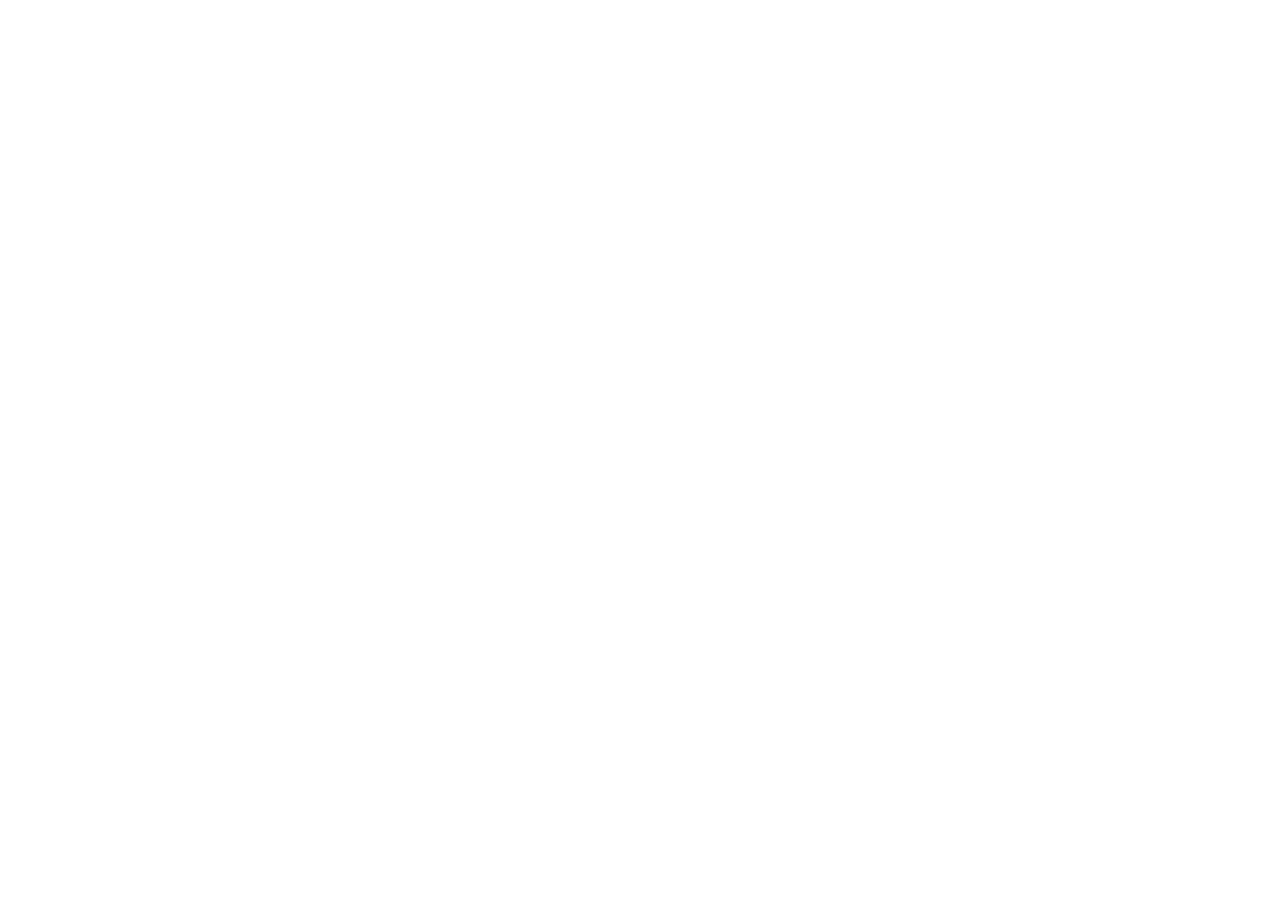
==== index.html @ 0a3802a7 "first commit" ====
<!DOCTYPE html>
<html lang="en">
  <head>
    <meta charset="UTF-8" />
    <meta http-equiv="X-UA-Compatible" content="IE=edge" />
    <meta name="viewport" content="width=device-width, initial-scale=1.0" />
    <link rel="stylesheet" href="css/style.css" />
    <title>Loruki | Cloud Hosting For Everyone</title>
  </head>
  <body></body>
  <footer></footer>
</html>
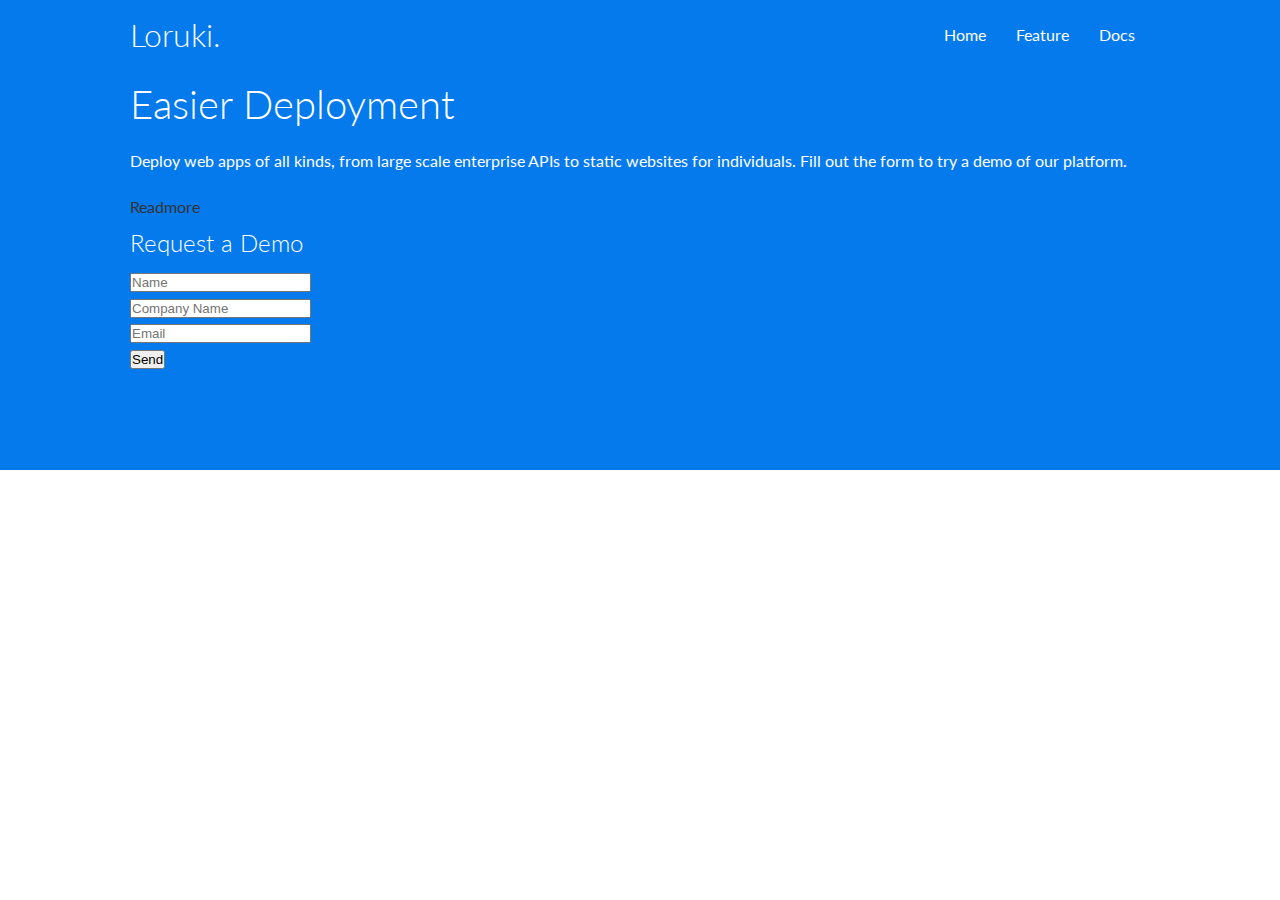
==== commit e57c595e: "navbar added and bits of the showcase area" ====
--- a/index.html
+++ b/index.html
@@ -4,9 +4,65 @@
     <meta charset="UTF-8" />
     <meta http-equiv="X-UA-Compatible" content="IE=edge" />
     <meta name="viewport" content="width=device-width, initial-scale=1.0" />
+    <link
+      rel="stylesheet"
+      href="https://cdnjs.cloudflare.com/ajax/libs/font-awesome/6.0.0-beta3/css/all.min.css"
+      integrity="sha512-Fo3rlrZj/k7ujTnHg4CGR2D7kSs0v4LLanw2qksYuRlEzO+tcaEPQogQ0KaoGN26/zrn20ImR1DfuLWnOo7aBA=="
+      crossorigin="anonymous"
+      referrerpolicy="no-referrer"
+    />
     <link rel="stylesheet" href="css/style.css" />
     <title>Loruki | Cloud Hosting For Everyone</title>
   </head>
-  <body></body>
-  <footer></footer>
+  <body>
+    <!-- Navbar -->
+    <div class="navbar">
+      <div class="container flex">
+        <h1 class="logo">Loruki.</h1>
+        <nav>
+          <ul>
+            <li><a href="index.html">Home</a></li>
+            <li><a href="feature.html">Feature</a></li>
+            <li><a href="docs.html">Docs</a></li>
+          </ul>
+        </nav>
+      </div>
+    </div>
+
+    <!-- Showcase -->
+    <section class="showcase">
+      <div class="container grid">
+        <div class="showcase-text">
+          <h1>Easier Deployment</h1>
+          <p>
+            Deploy web apps of all kinds, from large scale enterprise APIs to
+            static websites for individuals. Fill out the form to try a demo of
+            our platform.
+          </p>
+          <a href="features.html" class="btn btn-outline">Readmore</a>
+        </div>
+        <div class="showcase-form card">
+          <h2>Request a Demo</h2>
+          <form>
+            <div class="form-control">
+              <input type="text" name="name" placeholder="Name" required />
+            </div>
+            <div class="form-control">
+              <input
+                type="text"
+                name="company"
+                placeholder="Company Name"
+                required
+              />
+            </div>
+            <div class="form-control">
+              <input type="email" name="email" placeholder="Email" required />
+            </div>
+            <input type="submit" value="Send" class="btn btn-primary" />
+          </form>
+        </div>
+      </div>
+    </section>
+    <footer></footer>
+  </body>
 </html>
--- a/css/style.css
+++ b/css/style.css
@@ -0,0 +1,105 @@
+@import url("https://fonts.googleapis.com/css2?family=Lato:wght@300&family=Roboto:wght@100&display=swap");
+
+:root {
+  --primary-color: #047aed;
+}
+
+* {
+  box-sizing: border-box;
+  padding: 0;
+  margin: 0;
+}
+
+body {
+  font-family: "Lato", sans-serif;
+  color: #333;
+  line-height: 1.6;
+}
+
+ul {
+  list-style-type: none;
+}
+
+a {
+  text-decoration: none;
+  color: #333;
+}
+
+h1,
+h2 {
+  font-weight: 300;
+  line-height: 1.2;
+  margin: 10px 0;
+}
+
+p {
+  margin: 10px, 0;
+}
+
+img {
+  width: 100%;
+}
+
+/* Navbar */
+
+.navbar {
+  background-color: var(--primary-color);
+  color: white;
+  height: 70px;
+}
+
+.navbar ul {
+  display: flex;
+}
+
+.navbar a {
+  color: #fff;
+  padding: 10px;
+  margin: 0 5px;
+}
+
+.navbar a:hover {
+  border-bottom: 2px #fff solid;
+}
+
+.navbar .flex {
+  justify-content: space-between;
+}
+
+/* Showcase */
+
+.showcase {
+  height: 400px;
+  background-color: var(--primary-color);
+  color: #fff;
+  position: relative;
+}
+
+.showcase h1 {
+  font-size: 40px;
+}
+
+.showcase p {
+  margin: 20px 0;
+}
+
+/* Utilities */
+
+.container {
+  max-width: 1100px;
+  margin: 0 auto;
+  overflow: auto;
+  padding: 0 40px;
+}
+
+.flex {
+  display: flex;
+  justify-content: center;
+  align-items: center;
+  height: 100%;
+}
+
+.grid {
+  display: grid;
+  /* grid-template-columns: ; */
+}
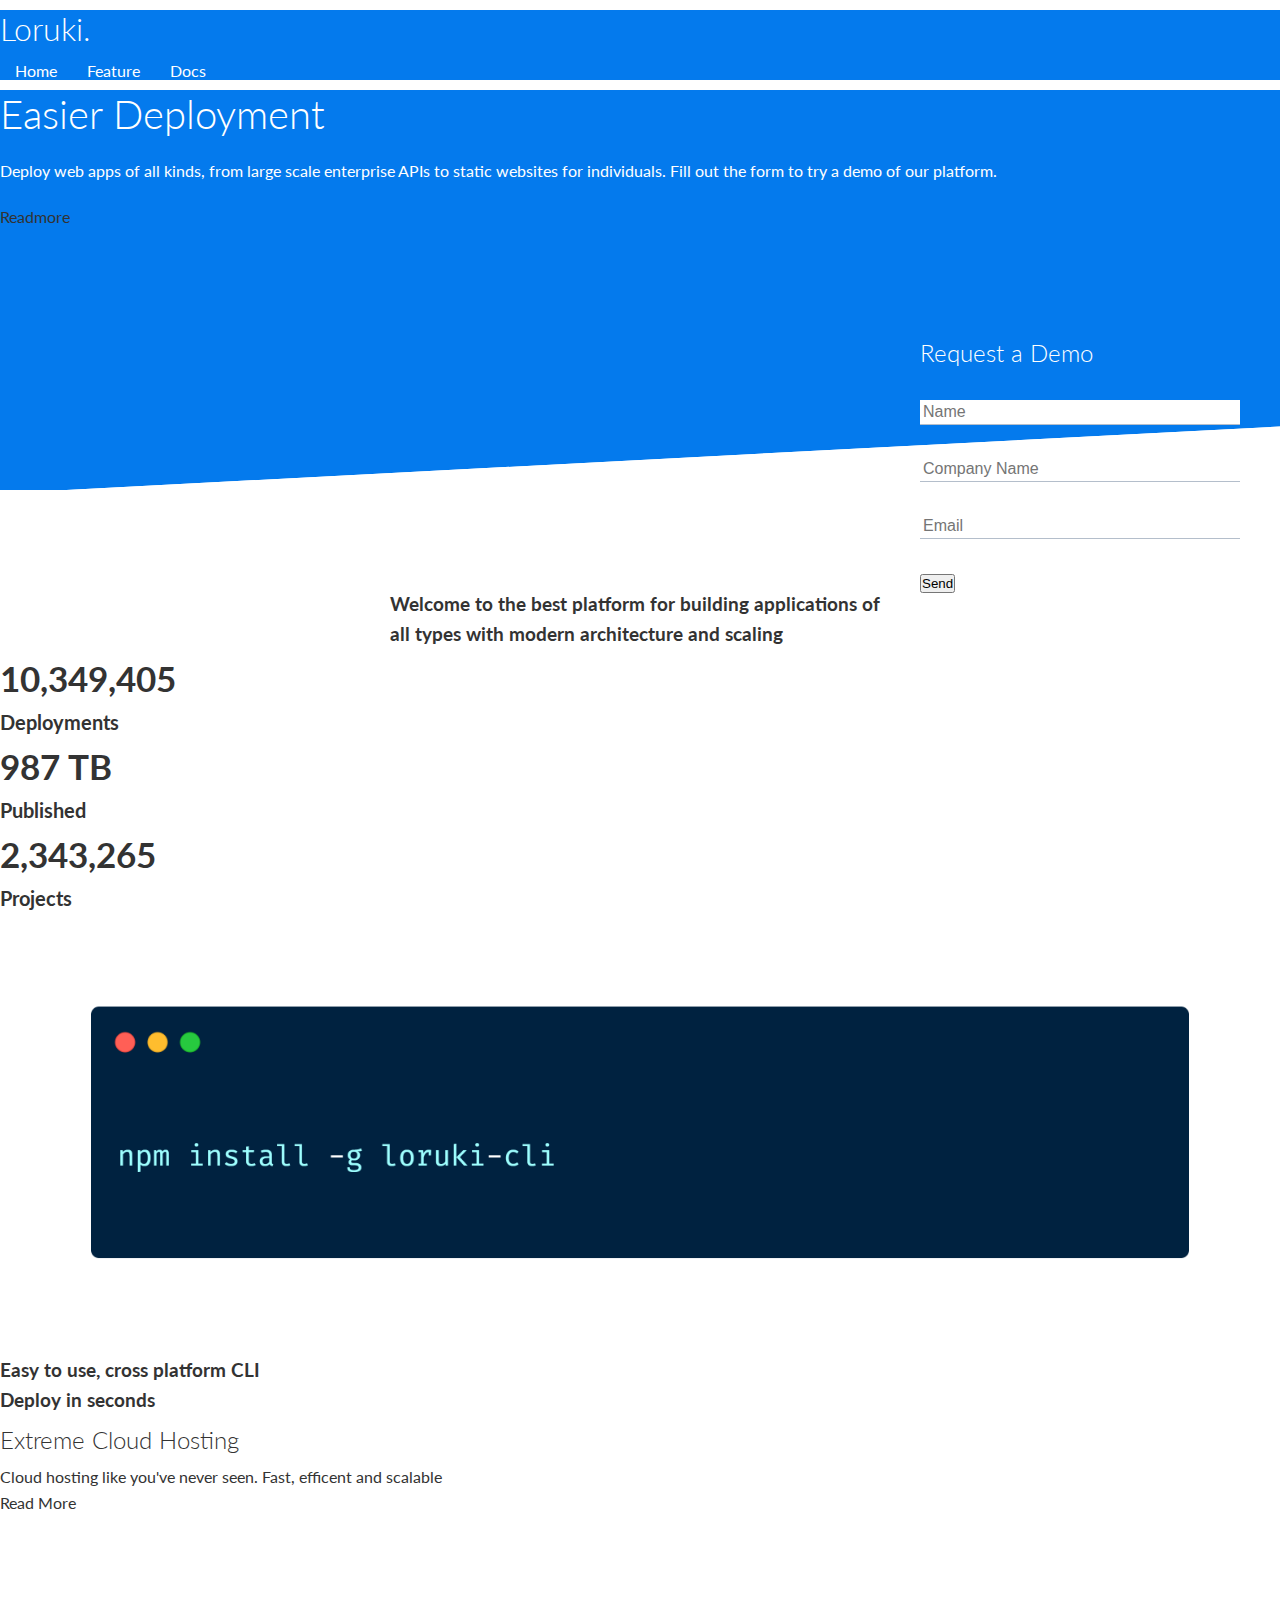
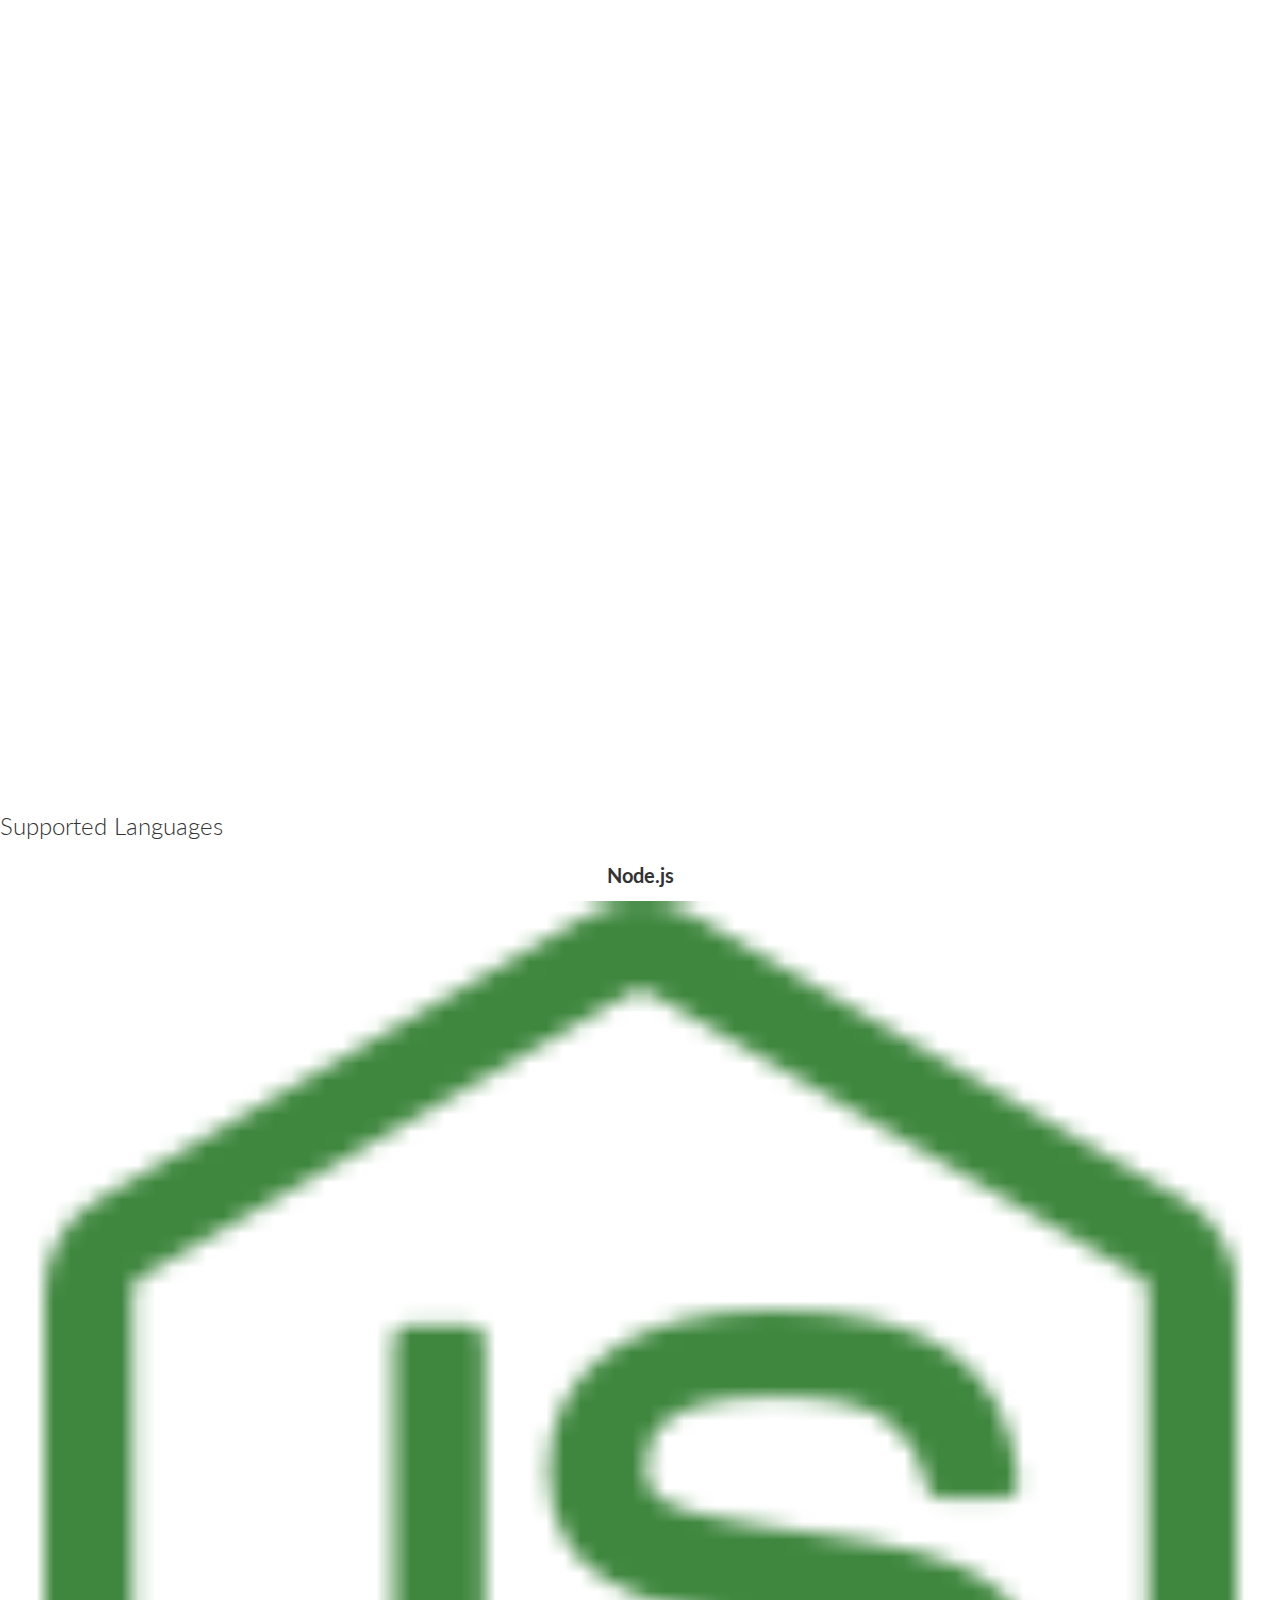
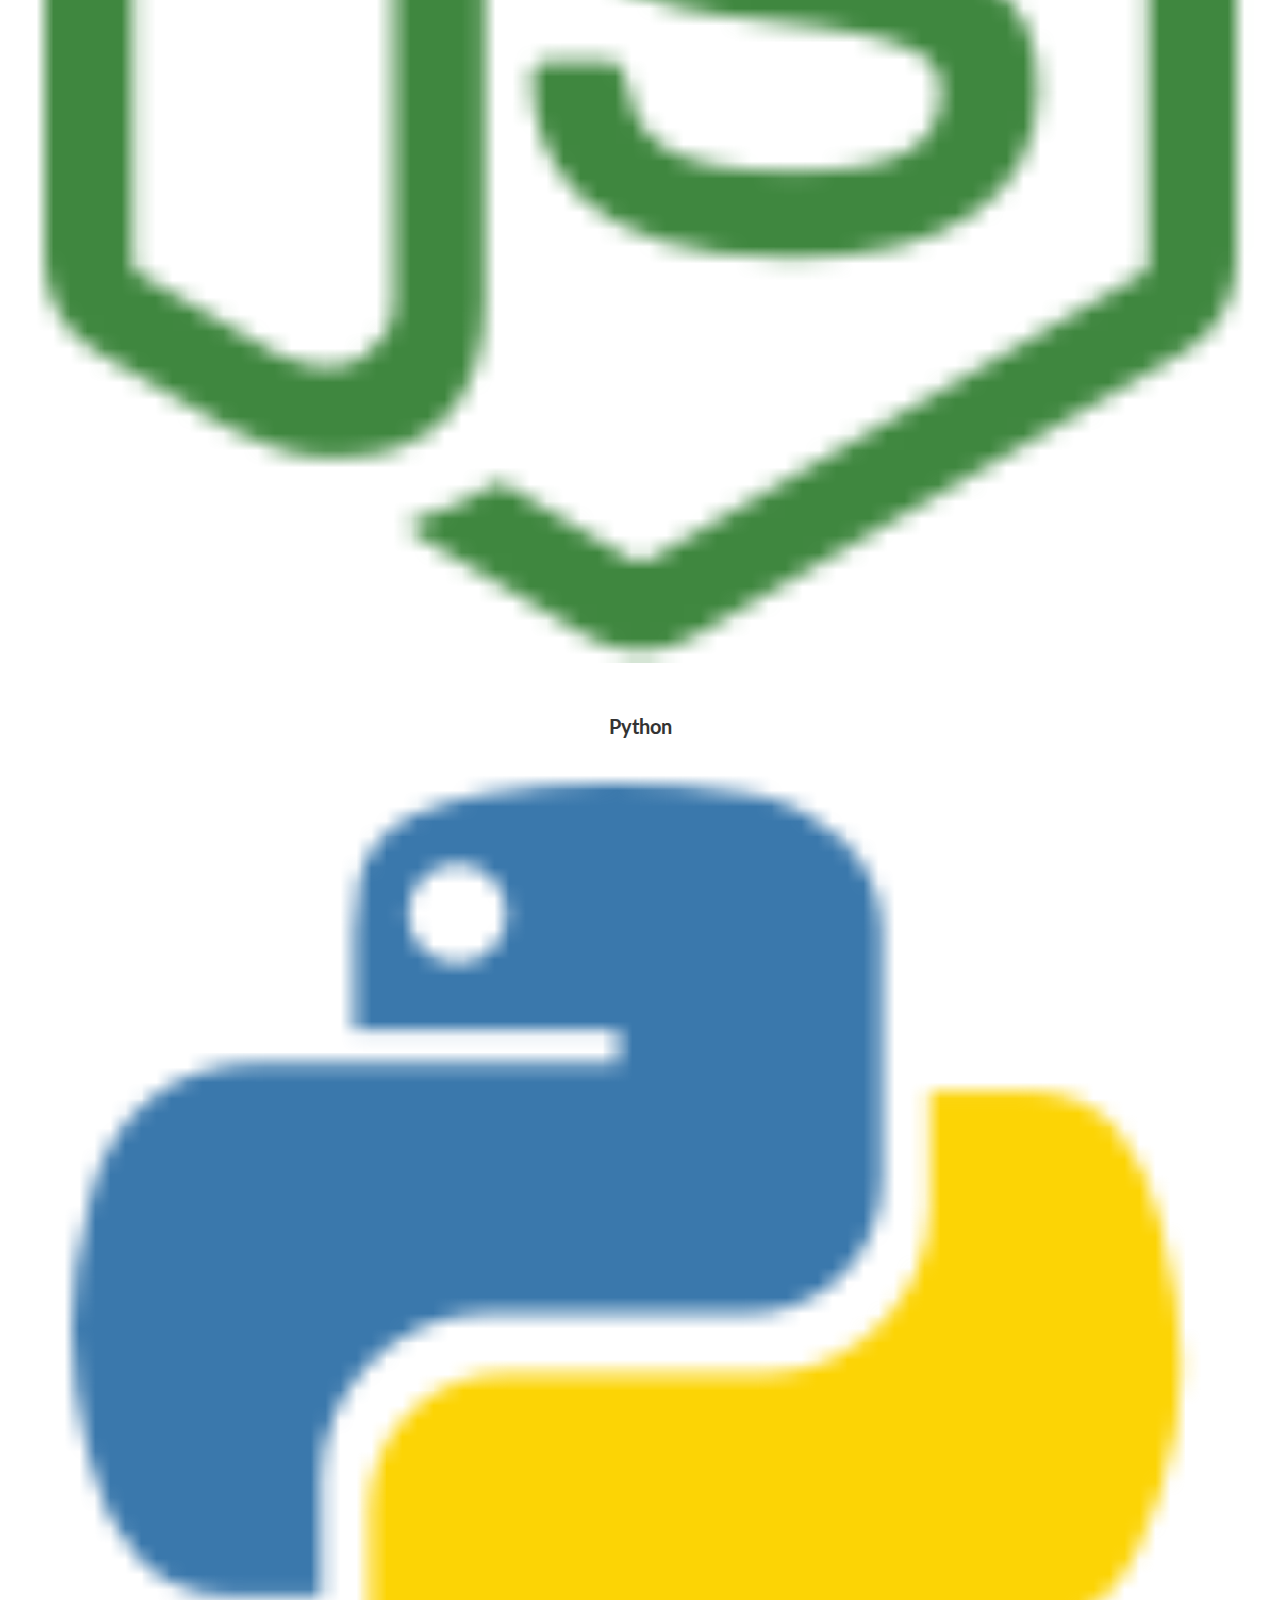
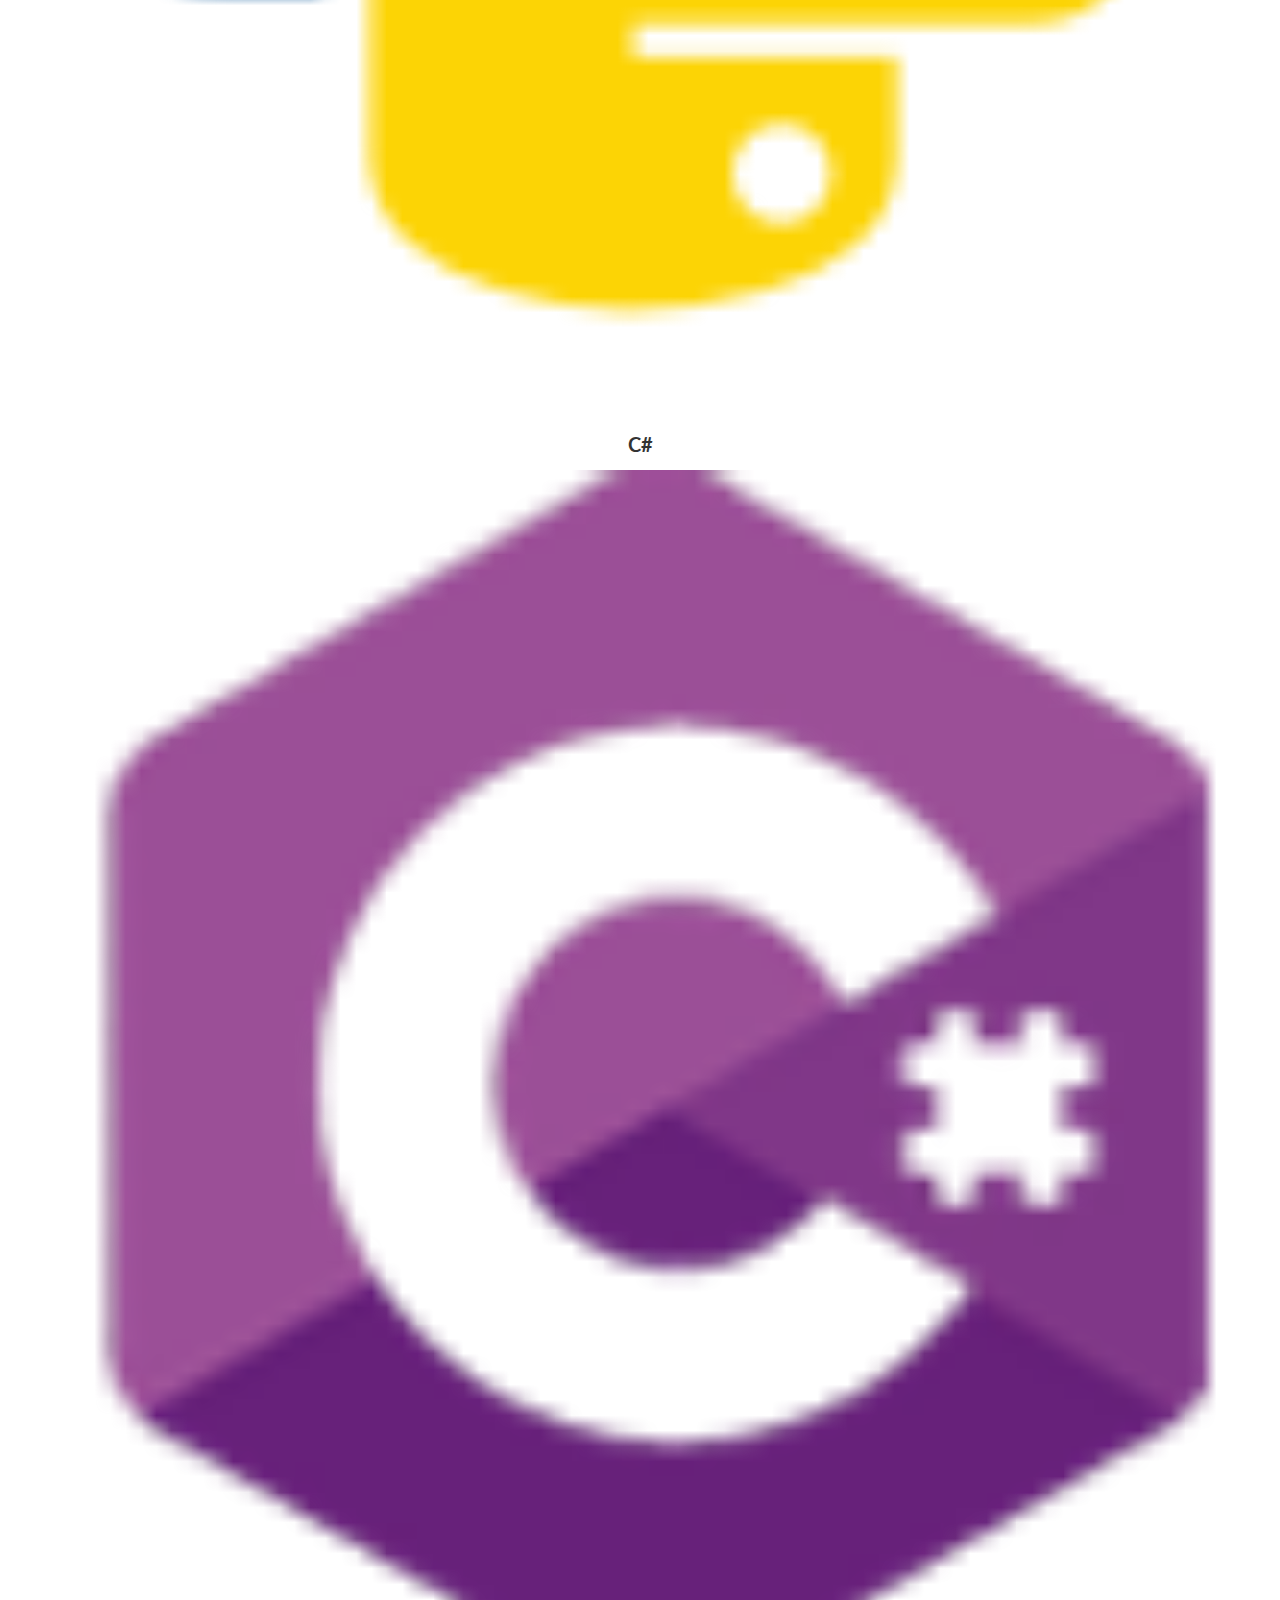
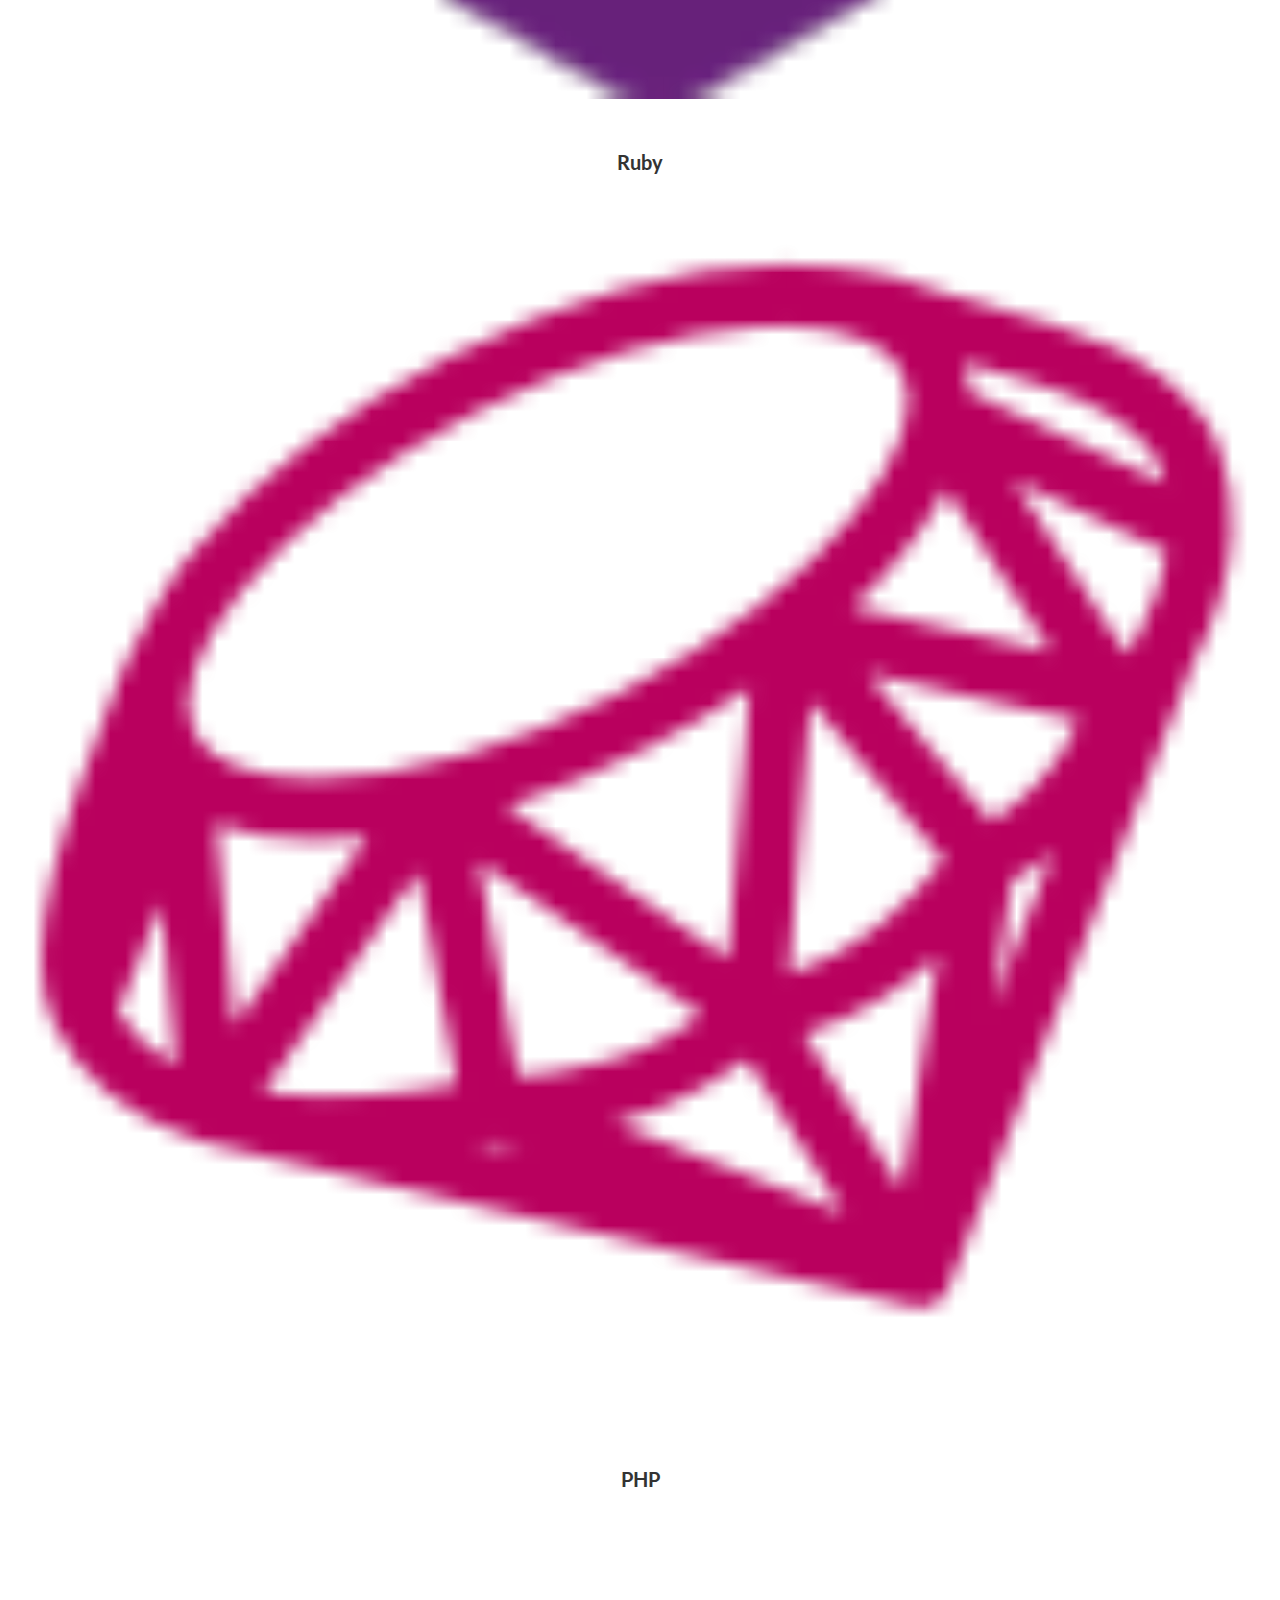
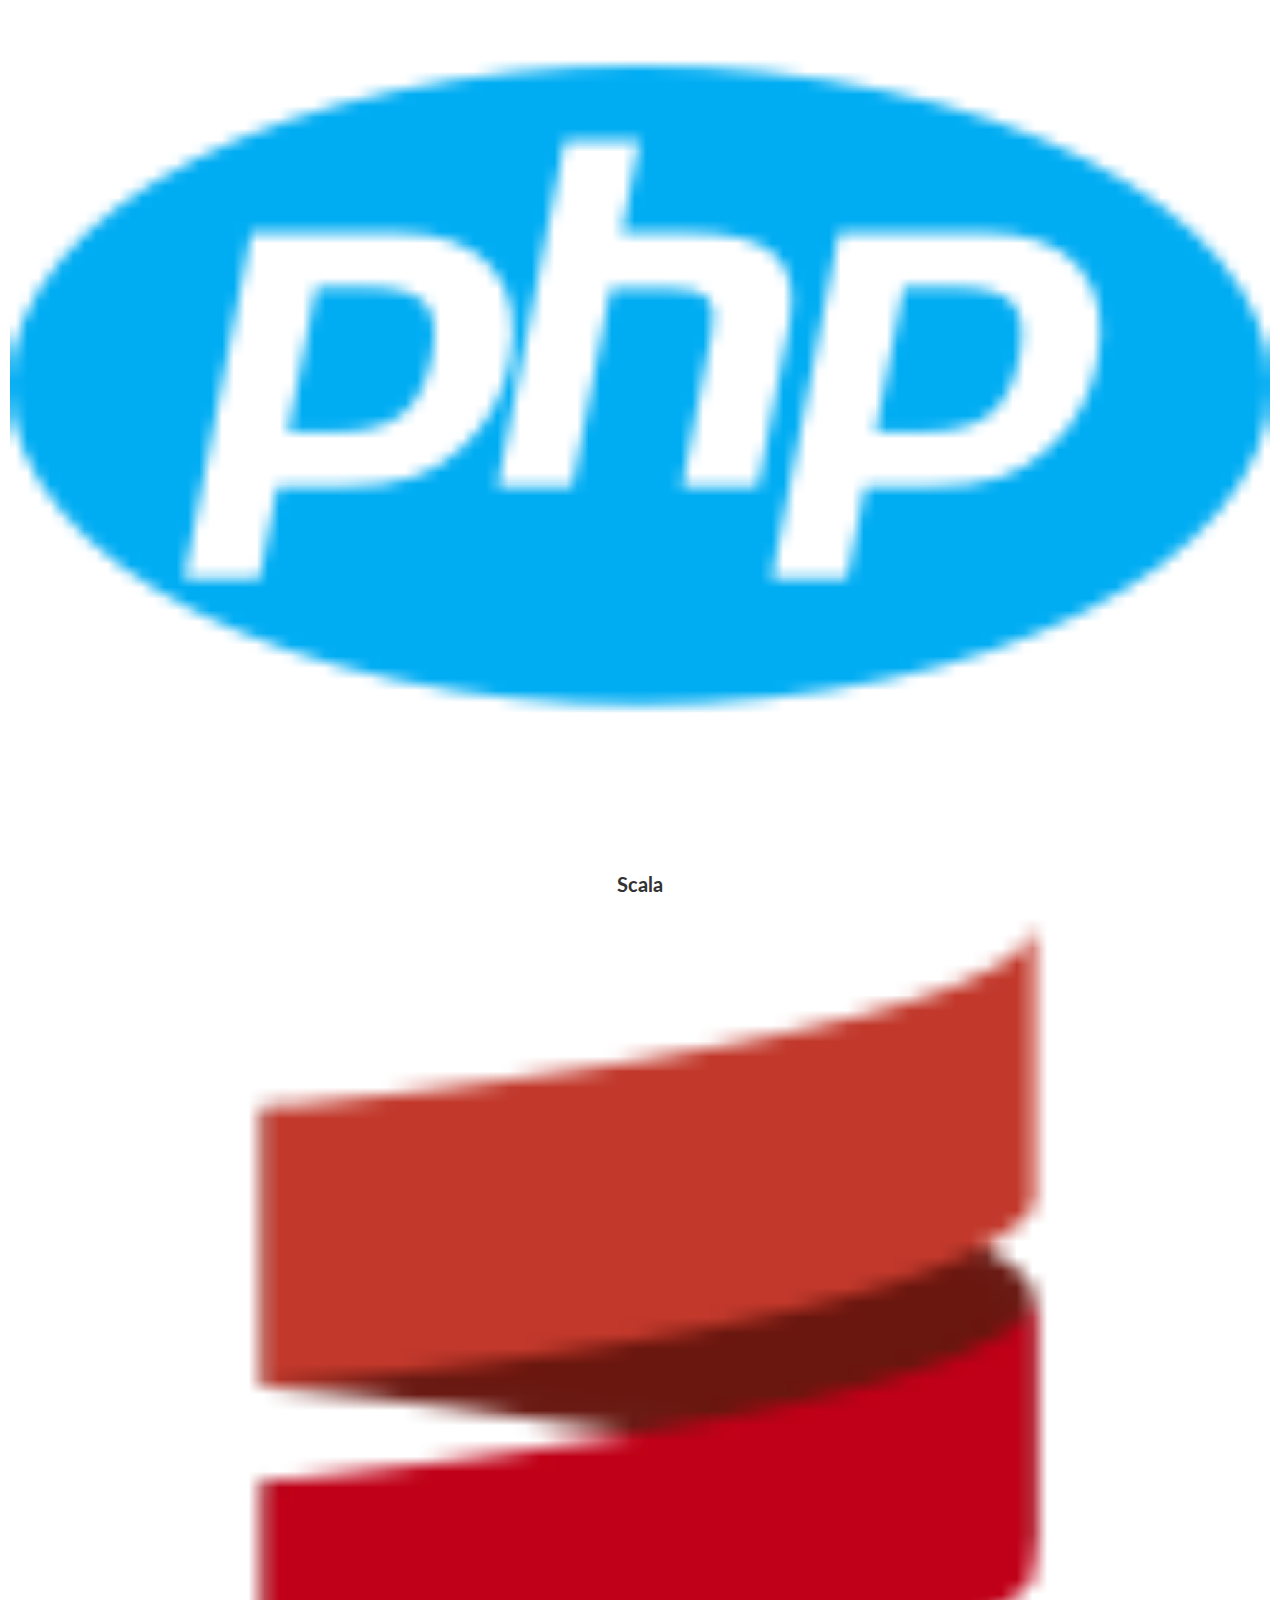
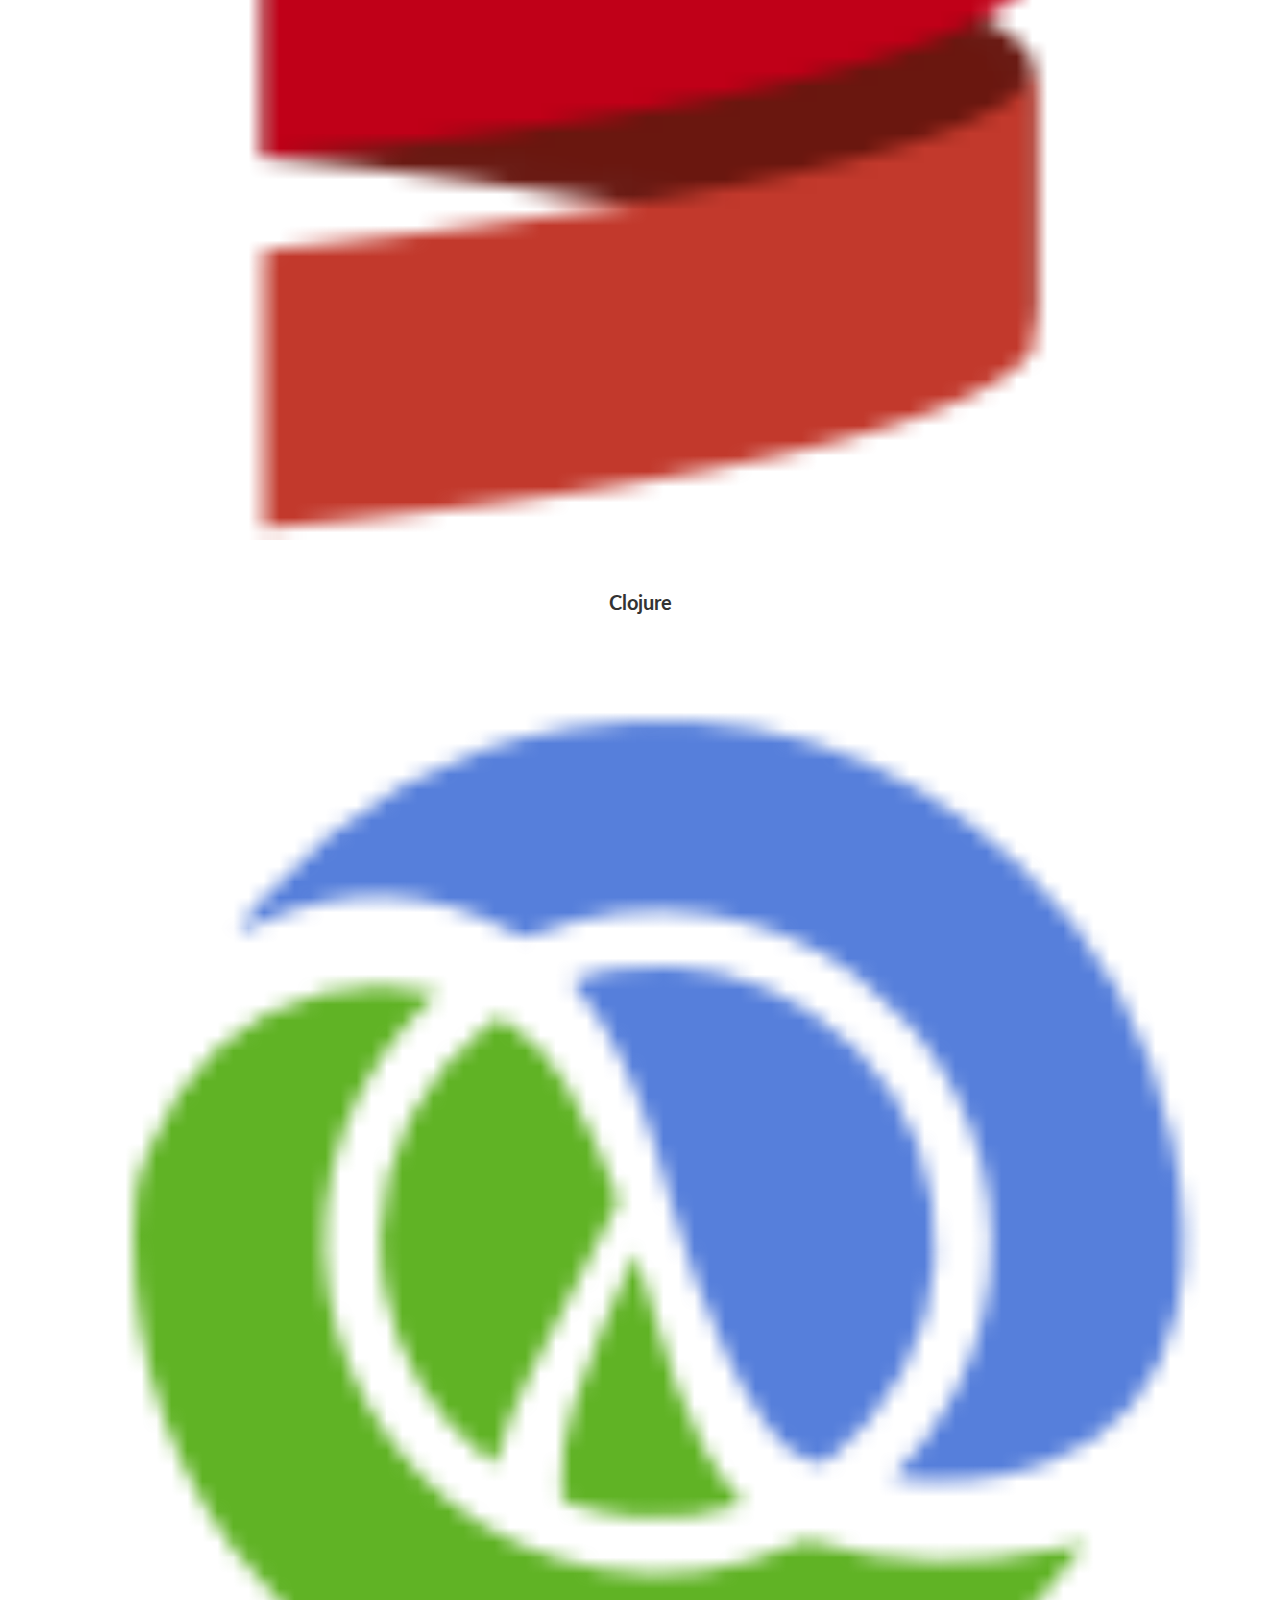
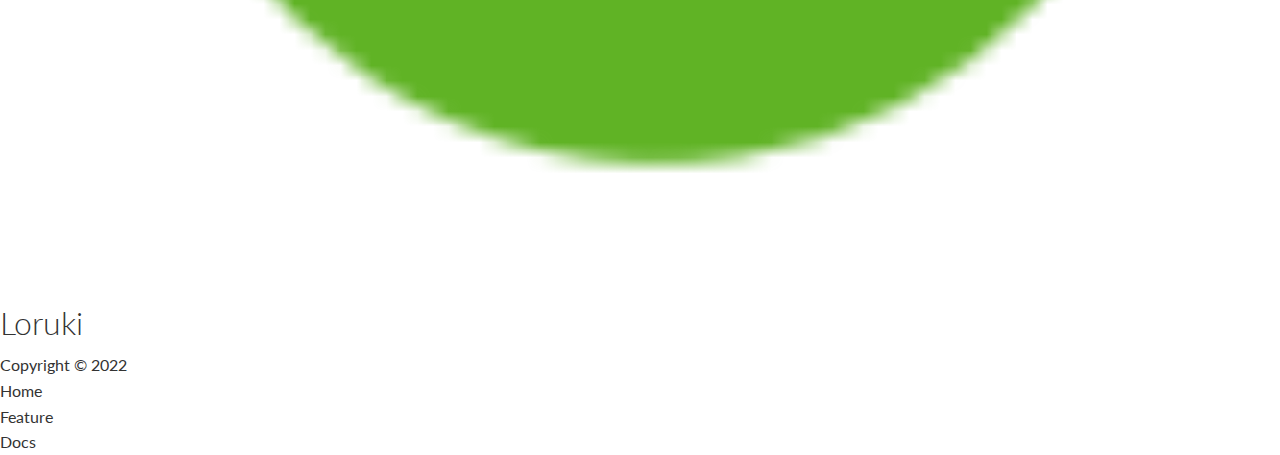
==== commit ebe10d68: "landing page finished" ====
--- a/index.html
+++ b/index.html
@@ -11,6 +11,7 @@
       crossorigin="anonymous"
       referrerpolicy="no-referrer"
     />
+    <link rel="stylesheet" href="css/utilities.css" />
     <link rel="stylesheet" href="css/style.css" />
     <title>Loruki | Cloud Hosting For Everyone</title>
   </head>
@@ -63,6 +64,118 @@
         </div>
       </div>
     </section>
-    <footer></footer>
+
+    <!-- Stats -->
+    <section class="stats">
+      <div class="container">
+        <h3 class="stats-heading text-center my-1">
+          Welcome to the best platform for building applications of all types
+          with modern architecture and scaling
+        </h3>
+
+        <div class="grid grid-3 text-center my-4">
+          <div>
+            <i class="fas fa-server fa-3x"></i>
+            <h3>10,349,405</h3>
+            <p class="text-secondary">Deployments</p>
+          </div>
+          <div>
+            <i class="fas fa-upload fa-3x"></i>
+            <h3>987 TB</h3>
+            <p class="text-secondary">Published</p>
+          </div>
+          <div>
+            <i class="fas fa-project-diagram fa-3x"></i>
+            <h3>2,343,265</h3>
+            <p class="text-secondary">Projects</p>
+          </div>
+        </div>
+      </div>
+    </section>
+
+    <!-- Cli -->
+    <section class="cli">
+      <div class="container grid">
+        <img src="images/cli.png" alt="" />
+        <div class="card">
+          <h3>Easy to use, cross platform CLI</h3>
+        </div>
+        <div class="card">
+          <h3>Deploy in seconds</h3>
+        </div>
+      </div>
+    </section>
+
+    <!-- Cloud -->
+    <section class="cloud bg-primary my-2 py-2">
+      <div class="container grid">
+        <div class="text-center">
+          <h2 class="lg">Extreme Cloud Hosting</h2>
+          <p class="lead my-1">
+            Cloud hosting like you've never seen. Fast, efficent and scalable
+          </p>
+          <a href="features.html" class="btn btn-dark">Read More</a>
+        </div>
+        <img src="images/cloud.png" alt="" />
+      </div>
+    </section>
+
+    <!-- Languages -->
+    <section class="languages">
+      <h2 class="md text-center my-2">Supported Languages</h2>
+      <div class="container flex">
+        <div class="card">
+          <h4>Node.js</h4>
+          <img src="images/logos/node.png" alt="" />
+        </div>
+        <div class="card">
+          <h4>Python</h4>
+          <img src="images/logos/python.png" alt="" />
+        </div>
+        <div class="card">
+          <h4>C#</h4>
+          <img src="images/logos/csharp.png" alt="" />
+        </div>
+        <div class="card">
+          <h4>Ruby</h4>
+          <img src="images/logos/ruby.png" alt="" />
+        </div>
+        <div class="card">
+          <h4>PHP</h4>
+          <img src="images/logos/php.png" alt="" />
+        </div>
+        <div class="card">
+          <h4>Scala</h4>
+          <img src="images/logos/scala.png" alt="" />
+        </div>
+        <div class="card">
+          <h4>Clojure</h4>
+          <img src="images/logos/clojure.png" alt="" />
+        </div>
+      </div>
+    </section>
+
+    <!-- Footer -->
+    <footer class="bg-dark py-5">
+      <div class="container grid grid-3">
+        <div>
+          <h1>Loruki</h1>
+          <p>Copyright &copy; 2022</p>
+        </div>
+        <nav>
+          <ul>
+            <li><a href="index.html">Home</a></li>
+            <li><a href="features.html">Feature</a></li>
+            <li><a href="docs.html">Docs</a></li>
+          </ul>
+        </nav>
+        <div class="social">
+          <a href="#"><i class="fab fa-github fa-2x"></i></a>
+          <a href="#"><i class="fab fa-facebook fa-2x"></i></a>
+          <a href="#"><i class="fab fa-instagram fa-2x"></i></a>
+          <a href="#"><i class="fab fa-twitter fa-2x"></i></a>
+        </div>
+      </div>
+    </footer>
   </body>
 </html>
--- a/css/style.css
+++ b/css/style.css
@@ -2,8 +2,10 @@
 
 :root {
   --primary-color: #047aed;
+  --secondary-color: #1c3fa8;
+  --dark-color: #002240;
+  --light-color: #f4f4f4;
 }
-
 * {
   box-sizing: border-box;
   padding: 0;
@@ -83,23 +85,110 @@
   margin: 20px 0;
 }
 
-/* Utilities */
-
-.container {
-  max-width: 1100px;
-  margin: 0 auto;
-  overflow: auto;
-  padding: 0 40px;
+.showcase .grid {
+  overflow: visible;
+  grid-template-columns: 55% 45%;
+  gap: 30px;
 }
 
-.flex {
-  display: flex;
-  justify-content: center;
-  align-items: center;
-  height: 100%;
+.showcase-form {
+  position: relative;
+  top: 60px;
+  height: 350px;
+  width: 400px;
+  padding: 40px;
+  z-index: 100;
+  justify-self: flex-end;
 }
 
-.grid {
-  display: grid;
-  /* grid-template-columns: ; */
+.showcase-form .form-control {
+  margin: 30px 0;
 }
+
+.showcase-form input[type="text"],
+.showcase-form input[type="email"] {
+  border: 0;
+  border-bottom: 1px solid #b4becb;
+  width: 100%;
+  padding: 3px;
+  font-size: 16px;
+}
+
+.showcase-form input:focus {
+  outline: none;
+}
+
+.showcase::before,
+.showcase::after {
+  content: "";
+  position: absolute;
+  height: 100px;
+  bottom: -70px;
+  right: 0;
+  left: 0;
+  background: #fff;
+  transform: skewY(-3deg);
+  -webkit-transform: skewY(-3deg);
+  -moz-transform: skewY(-3deg);
+  -ms-transform: skewY(-3deg);
+}
+
+/* Stats */
+.stats {
+  padding-top: 100px;
+}
+
+.stats-heading {
+  max-width: 500px;
+  margin: auto;
+}
+
+.stats .grid h3 {
+  font-size: 35px;
+}
+
+.stats .grid p {
+  font-size: 20px;
+  font-weight: bold;
+}
+
+/* Cli */
+.cli .grid {
+  grid-template-columns: repeat(3, 1fr);
+  grid-template-rows: repeat(2, 1fr);
+}
+
+.cli .grid > *:first-child {
+  grid-column: 1 / span 2;
+  grid-row: 1 / span 2;
+}
+
+/* Cloud */
+.cloud .grid {
+  grid-template-columns: 4fr 3fr;
+}
+
+/* Languages */
+.languages .flex {
+  flex-wrap: wrap;
+}
+
+.languages .card {
+  text-align: center;
+  margin: 18px 10px 40px;
+  transition: transform 0.2s ease-in;
+}
+
+.languages .card h4 {
+  font-size: 20px;
+  margin-bottom: 10px;
+}
+
+.languages .card:hover {
+  transform: translateY(-15px);
+}
+
+/* Footer */
+.footer .social a {
+  margin: 0 10px;
+}
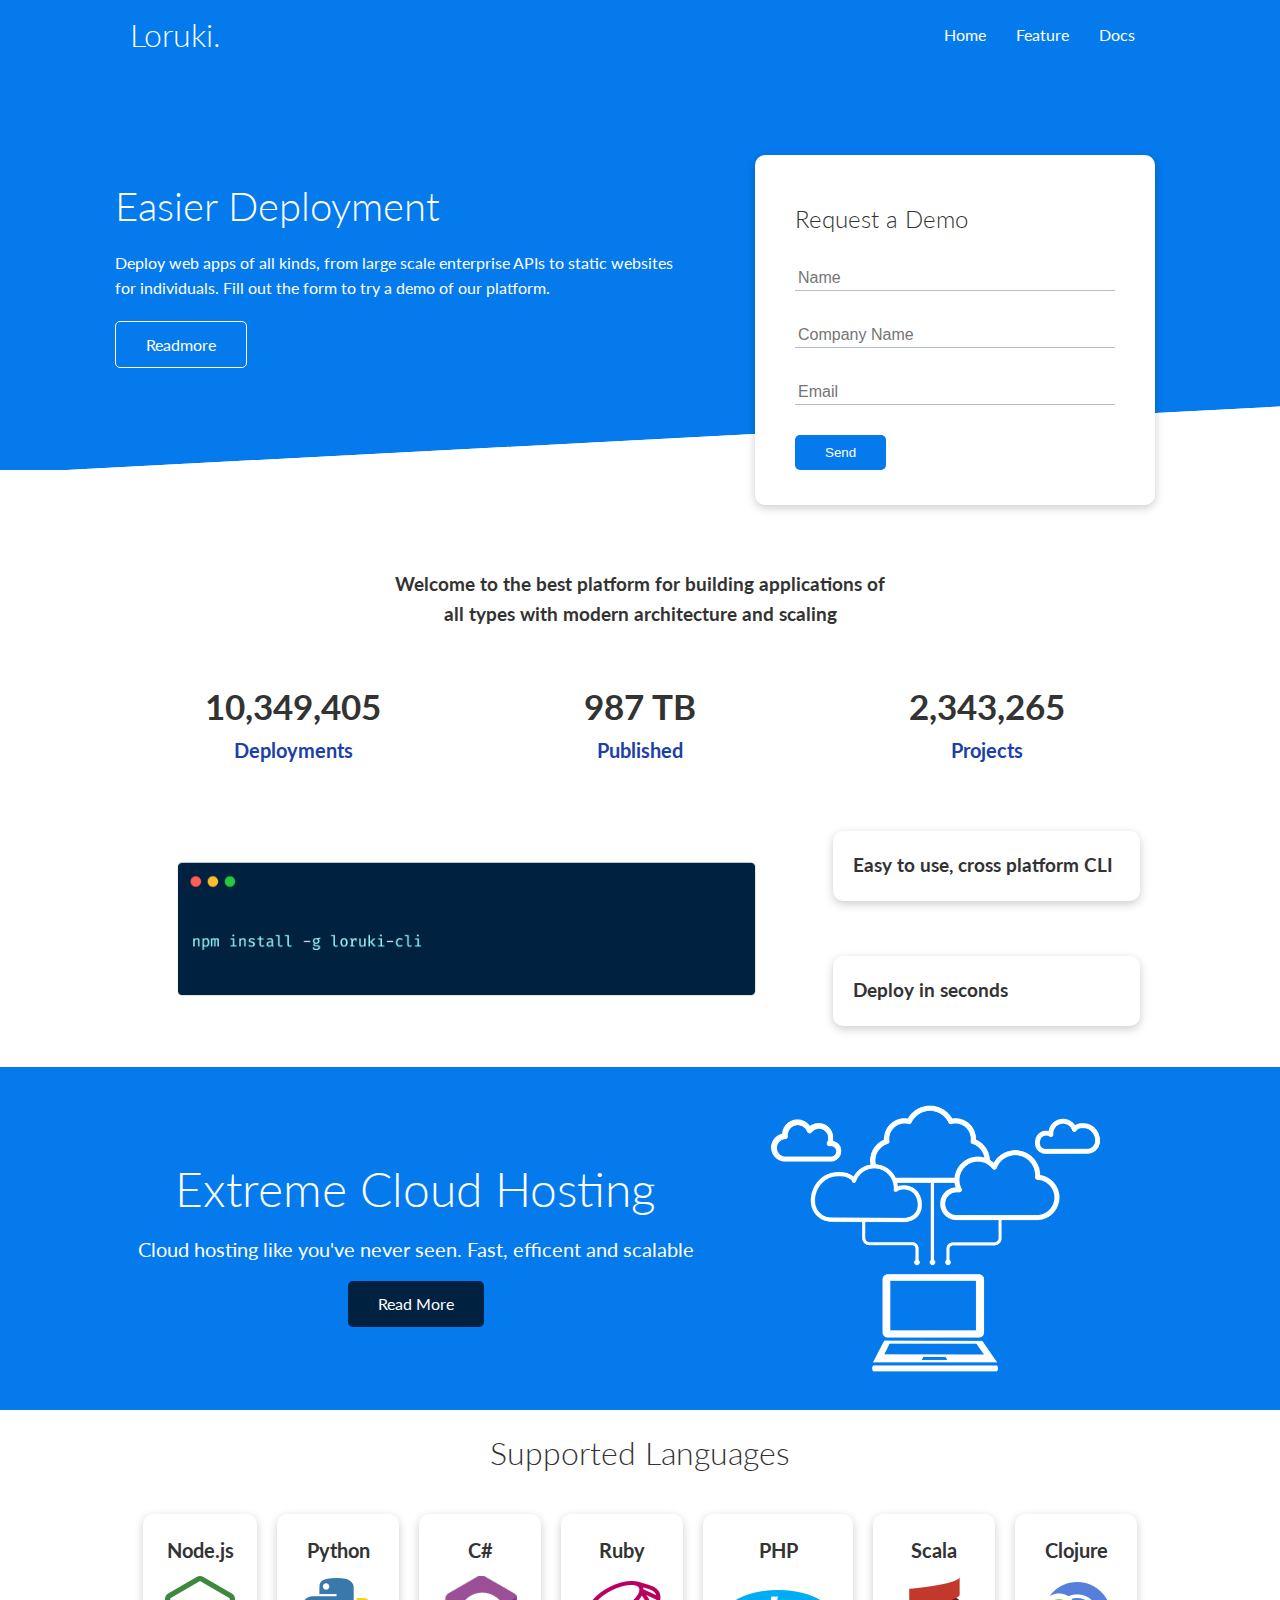
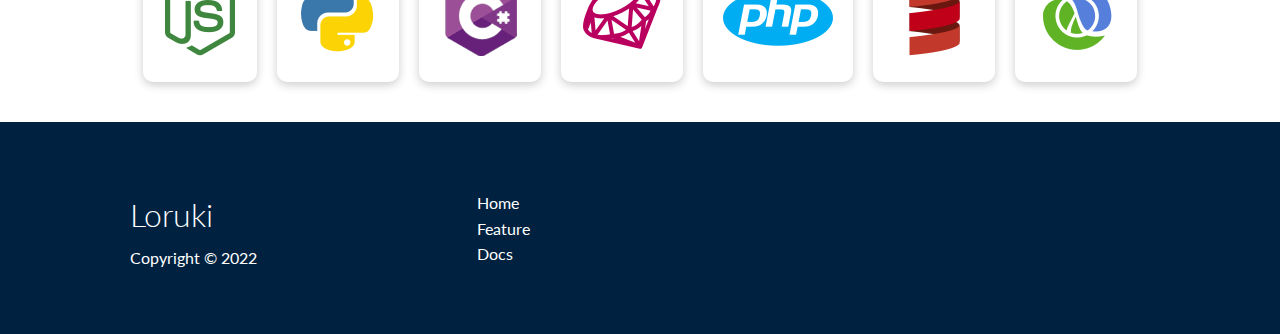
==== commit 48ce635a: "last commit on Loruki" ====
--- a/index.html
+++ b/index.html
@@ -23,7 +23,7 @@
         <nav>
           <ul>
             <li><a href="index.html">Home</a></li>
-            <li><a href="feature.html">Feature</a></li>
+            <li><a href="features.html">Feature</a></li>
             <li><a href="docs.html">Docs</a></li>
           </ul>
         </nav>
--- a/css/utilities.css
+++ b/css/utilities.css
@@ -0,0 +1,234 @@
+.container {
+  max-width: 1100px;
+  margin: 0 auto;
+  overflow: auto;
+  padding: 0 40px;
+}
+
+.card {
+  background-color: #fff;
+  color: #333;
+  border-radius: 10px;
+  box-shadow: 0 3px 10px rgba(0, 0, 0, 0.2);
+  padding: 20px;
+  margin: 10px;
+}
+
+.btn {
+  display: inline-block;
+  padding: 10px 30px;
+  cursor: pointer;
+  background-color: var(--primary-color);
+  color: #fff;
+  border: none;
+  border-radius: 5px;
+}
+
+.btn-outline {
+  background-color: transparent;
+  border: 1px solid #fff;
+}
+
+.btn:hover {
+  transform: scale(0.98);
+}
+
+/* Backgrounds & colored buttons */
+.bg-primary,
+.btn-primary {
+  background-color: var(--primary-color);
+  color: #fff;
+}
+
+.bg-secondary,
+.btn-secondary {
+  background-color: var(--secondary-color);
+  color: #fff;
+}
+
+.bg-dark,
+.btn-dark {
+  background-color: var(--dark-color);
+  color: #fff;
+}
+
+.bg-light,
+.btn-light {
+  background-color: var(--light-color);
+  color: #333;
+}
+
+.bg-primary a,
+.btn-primary a,
+.bg-secondary a,
+.btn-secondary a,
+.bg-dark a,
+.btn-dark a {
+  color: #fff;
+}
+
+/* Text Colours */
+.text-primary {
+  color: var(--primary-color);
+}
+
+.text-secondary {
+  color: var(--secondary-color);
+}
+
+.text-dark {
+  color: var(--dark-color);
+}
+
+.text-light {
+  color: var(--light-color);
+}
+
+/* Text sizes */
+.lead {
+  font-size: 20px;
+}
+
+.sm {
+  font-size: 1rem;
+}
+
+.md {
+  font-size: 2rem;
+}
+
+.lg {
+  font-size: 3rem;
+}
+
+.xl {
+  font-size: 4rem;
+}
+
+.text-center {
+  text-align: center;
+}
+
+/* Alert */
+.alert {
+  background-color: var(--light-color);
+  padding: 10px 20px;
+  font-weight: bold;
+  margin: 15px 0;
+}
+
+.alert i {
+  margin-right: 10px;
+}
+
+.alert-success {
+  background-color: var(--success-color);
+  color: #fff;
+}
+
+.alert-error {
+  background-color: var(--error-color);
+  color: #fff;
+}
+
+.flex {
+  display: flex;
+  justify-content: center;
+  align-items: center;
+  height: 100%;
+}
+
+.grid {
+  display: grid;
+  grid-template-columns: repeat(2, 1fr);
+  gap: 20px;
+  justify-content: center;
+  align-items: center;
+  height: 100%;
+}
+
+.grid-3 {
+  grid-template-columns: repeat(3, 1fr);
+}
+
+/* Margin */
+.my-1 {
+  margin: 1rem 0;
+}
+
+.my-2 {
+  margin: 1.5rem 0;
+}
+
+.my-3 {
+  margin: 2rem 0;
+}
+
+.my-4 {
+  margin: 3rem 0;
+}
+
+.my-5 {
+  margin: 4rem 0;
+}
+
+.m-1 {
+  margin: 1rem;
+}
+
+.m-2 {
+  margin: 1.5rem;
+}
+
+.m-3 {
+  margin: 2rem;
+}
+
+.m-4 {
+  margin: 3rem;
+}
+
+.m-5 {
+  margin: 4rem;
+}
+
+/* Padding */
+.py-1 {
+  padding: 1rem 0;
+}
+
+.py-2 {
+  padding: 1.5rem 0;
+}
+
+.py-3 {
+  padding: 2rem 0;
+}
+
+.py-4 {
+  padding: 3rem 0;
+}
+
+.py-5 {
+  padding: 4rem 0;
+}
+
+.p-1 {
+  padding: 1rem;
+}
+
+.p-2 {
+  padding: 1.5rem;
+}
+
+.p-3 {
+  padding: 2rem;
+}
+
+.p-4 {
+  padding: 3rem;
+}
+
+.p-5 {
+  padding: 4rem;
+}
--- a/css/style.css
+++ b/css/style.css
@@ -5,6 +5,8 @@
   --secondary-color: #1c3fa8;
   --dark-color: #002240;
   --light-color: #f4f4f4;
+  --success-color: #5cb85c;
+  --error-color: #d9534f;
 }
 * {
   box-sizing: border-box;
@@ -42,6 +44,13 @@
   width: 100%;
 }
 
+code,
+pre {
+  background: #333;
+  color: #fff;
+  padding: 10px;
+}
+
 /* Navbar */
 
 .navbar {
@@ -89,6 +98,10 @@
   overflow: visible;
   grid-template-columns: 55% 45%;
   gap: 30px;
+}
+
+.showcase-text {
+  animation: slideInFromLeft 1s ease-in;
 }
 
 .showcase-form {
@@ -99,6 +112,7 @@
   padding: 40px;
   z-index: 100;
   justify-self: flex-end;
+  animation: slideInFromRight 1s ease-in;
 }
 
 .showcase-form .form-control {
@@ -136,6 +150,7 @@
 /* Stats */
 .stats {
   padding-top: 100px;
+  animation: slideInFromBottom 1s ease-in;
 }
 
 .stats-heading {
@@ -188,7 +203,165 @@
   transform: translateY(-15px);
 }
 
+/* Features */
+.features-head img,
+.docs-head img {
+  width: 200px;
+  justify-self: flex-end;
+}
+
+.features-sub-head img {
+  width: 300px;
+  justify-self: flex-end;
+}
+
+.features-main .card > i {
+  margin-right: 20px;
+}
+
+.features-main .grid {
+  padding: 30px;
+}
+
+.features-main .grid > *:first-child {
+  grid-column: 1 / span 3;
+}
+
+.features-main .grid > *:nth-child(2) {
+  grid-column: 1 / span 2;
+}
+
+/* Docs */
+.docs-main h3 {
+  margin: 20px 0;
+}
+
+.docs-main .grid {
+  grid-template-columns: 1fr 2fr;
+  align-items: flex-start;
+}
+
+.docs-main nav li {
+  font-size: 17px;
+  padding-bottom: 5px;
+  margin-bottom: 5px;
+  border-bottom: 1px #ccc solid;
+}
+
+.docs-main a:hover {
+  font-weight: bold;
+}
+
 /* Footer */
-.footer .social a {
+footer .social a {
   margin: 0 10px;
 }
+
+/* Animations */
+@keyframes slideInFromLeft {
+  0% {
+    transform: translateX(-100%);
+  }
+
+  100% {
+    transform: translateX(0);
+  }
+}
+
+@keyframes slideInFromRight {
+  0% {
+    transform: translateX(100%);
+  }
+
+  100% {
+    transform: translateX(0);
+  }
+}
+
+@keyframes slideInFromTop {
+  0% {
+    transform: translateY(-100%);
+  }
+
+  100% {
+    transform: translateY(0);
+  }
+}
+
+@keyframes slideInFromBottom {
+  0% {
+    transform: translateY(100%);
+  }
+
+  100% {
+    transform: translateY(0);
+  }
+}
+
+/* Tablets and under */
+@media (max-width: 768px) {
+  .grid,
+  .showcase .grid,
+  .stats .grid,
+  .cli .grid,
+  .could .grid,
+  .features-main .grid,
+  .docs-main .grid {
+    grid-template-columns: 1fr;
+    grid-template-rows: 1fr;
+  }
+
+  .showcase {
+    height: auto;
+  }
+
+  .showcase-text {
+    text-align: center;
+    margin-top: 40px;
+    animation: slideInFromTop 1s ease-in;
+  }
+
+  .showcase-form {
+    justify-self: center;
+    margin: auto;
+    animation: slideInFromBottom 1s ease-in;
+  }
+
+  .cli .grid > *:first-child {
+    grid-column: 1;
+    grid-row: 1;
+  }
+
+  .features-head,
+  .features-subhead,
+  .docs-head {
+    text-align: center;
+  }
+
+  .features-head img,
+  .features-subhead img,
+  .docs-head img {
+    justify-self: center;
+  }
+
+  .features-main .grid > *:first-child,
+  .features-main .grid > *:nth-child(2) {
+    grid-column: 1;
+  }
+}
+
+/* Mobile */
+@media (max-width: 500px) {
+  .navbar {
+    height: 110px;
+  }
+
+  .navbar .flex {
+    flex-direction: column;
+  }
+
+  .navbar ul {
+    padding: 10px;
+    background-color: rgba(0, 0, 0, 0.1);
+  }
+}
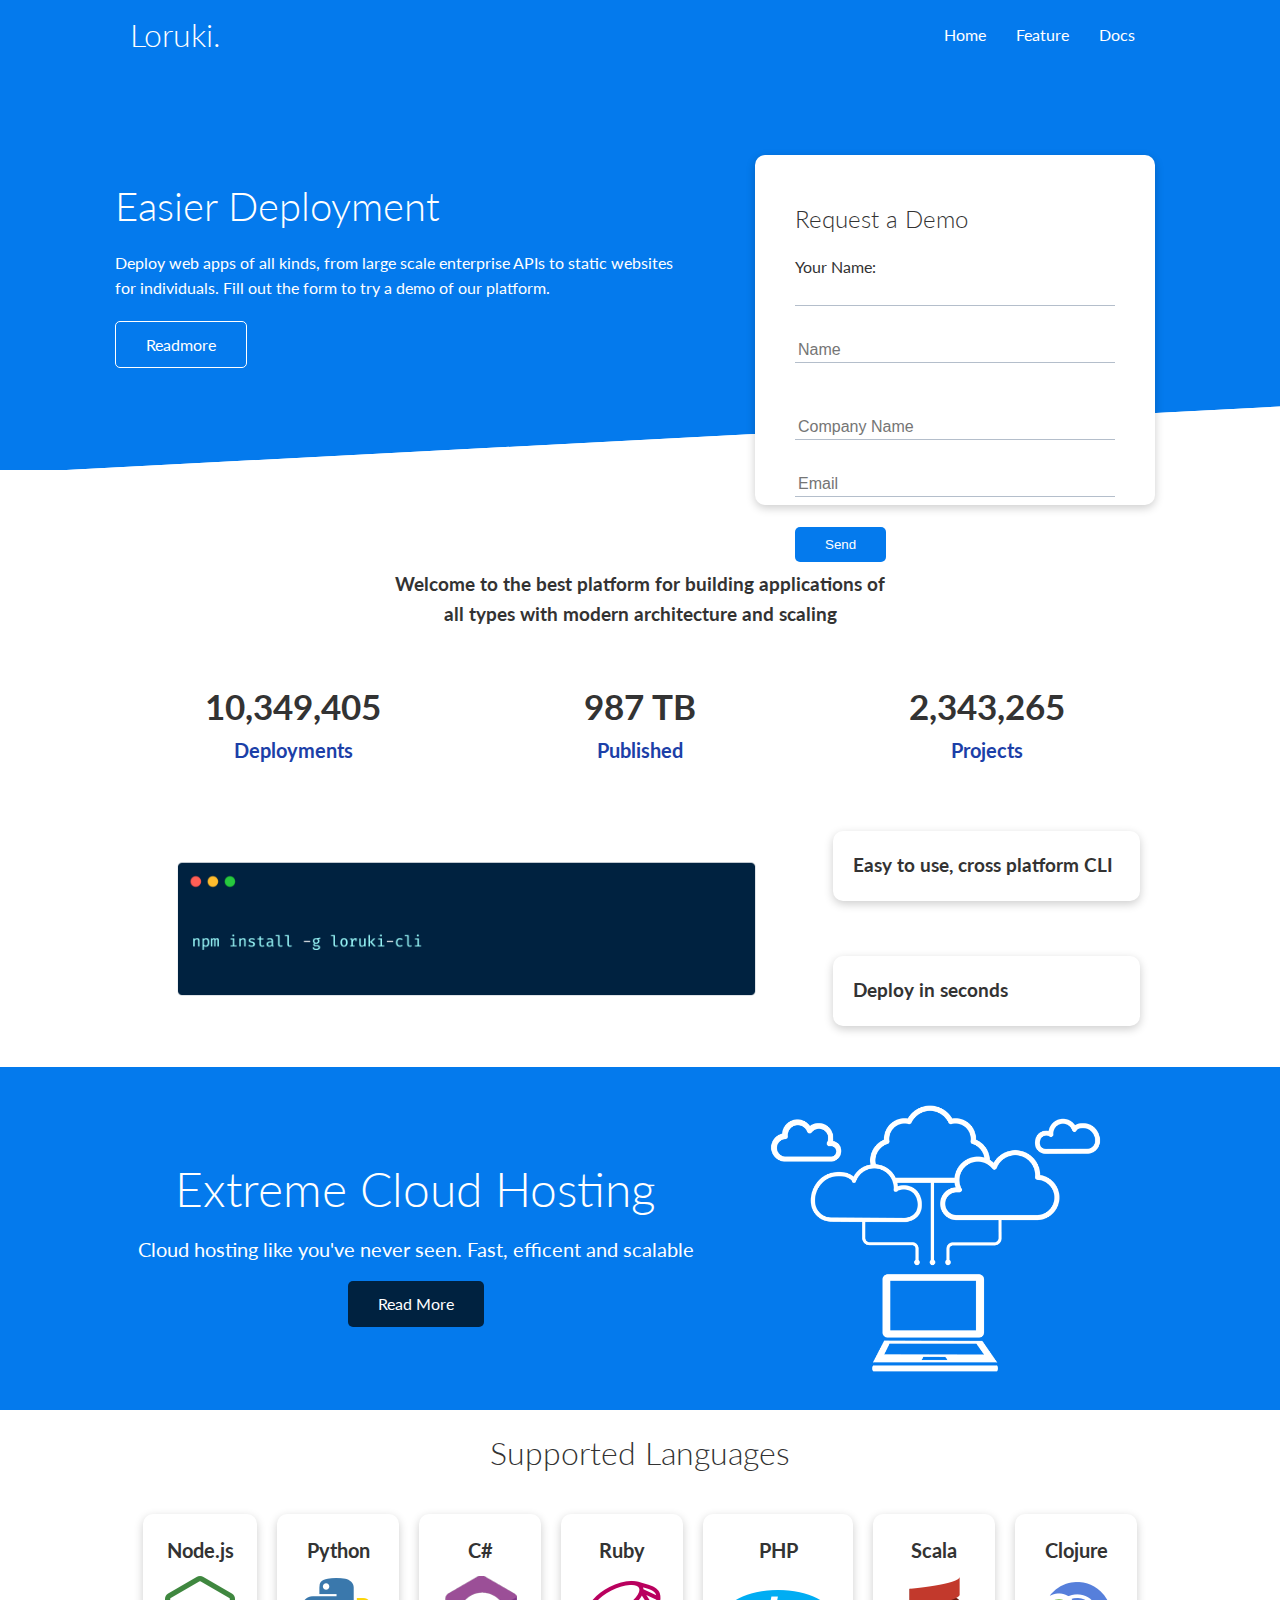
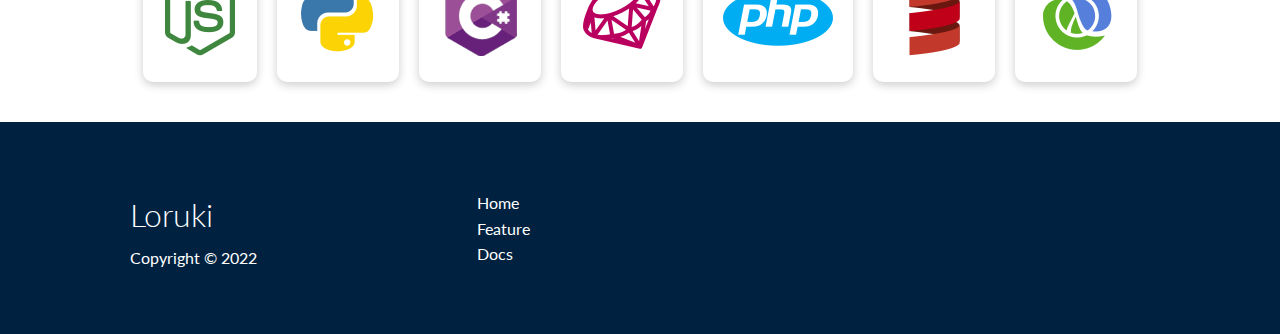
==== commit d036ab54: "landing page form netlify amends" ====
--- a/index.html
+++ b/index.html
@@ -44,9 +44,23 @@
         </div>
         <div class="showcase-form card">
           <h2>Request a Demo</h2>
-          <form>
+          <form
+            name="contact"
+            method="POST"
+            netlify-honeypot="bot-field"
+            data-netlify="true"
+          >
+            <p>
+              <label>Your Name: <input type="text" name="name" /></label>
+            </p>
             <div class="form-control">
               <input type="text" name="name" placeholder="Name" required />
+              <p class="hidden">
+                <label>
+                  Don’t fill this out if you’re human:
+                  <input name="bot-field" />
+                </label>
+              </p>
             </div>
             <div class="form-control">
               <input
--- a/css/style.css
+++ b/css/style.css
@@ -49,6 +49,11 @@
   background: #333;
   color: #fff;
   padding: 10px;
+}
+
+.hidden {
+  visibility: hidden;
+  height: 0;
 }
 
 /* Navbar */
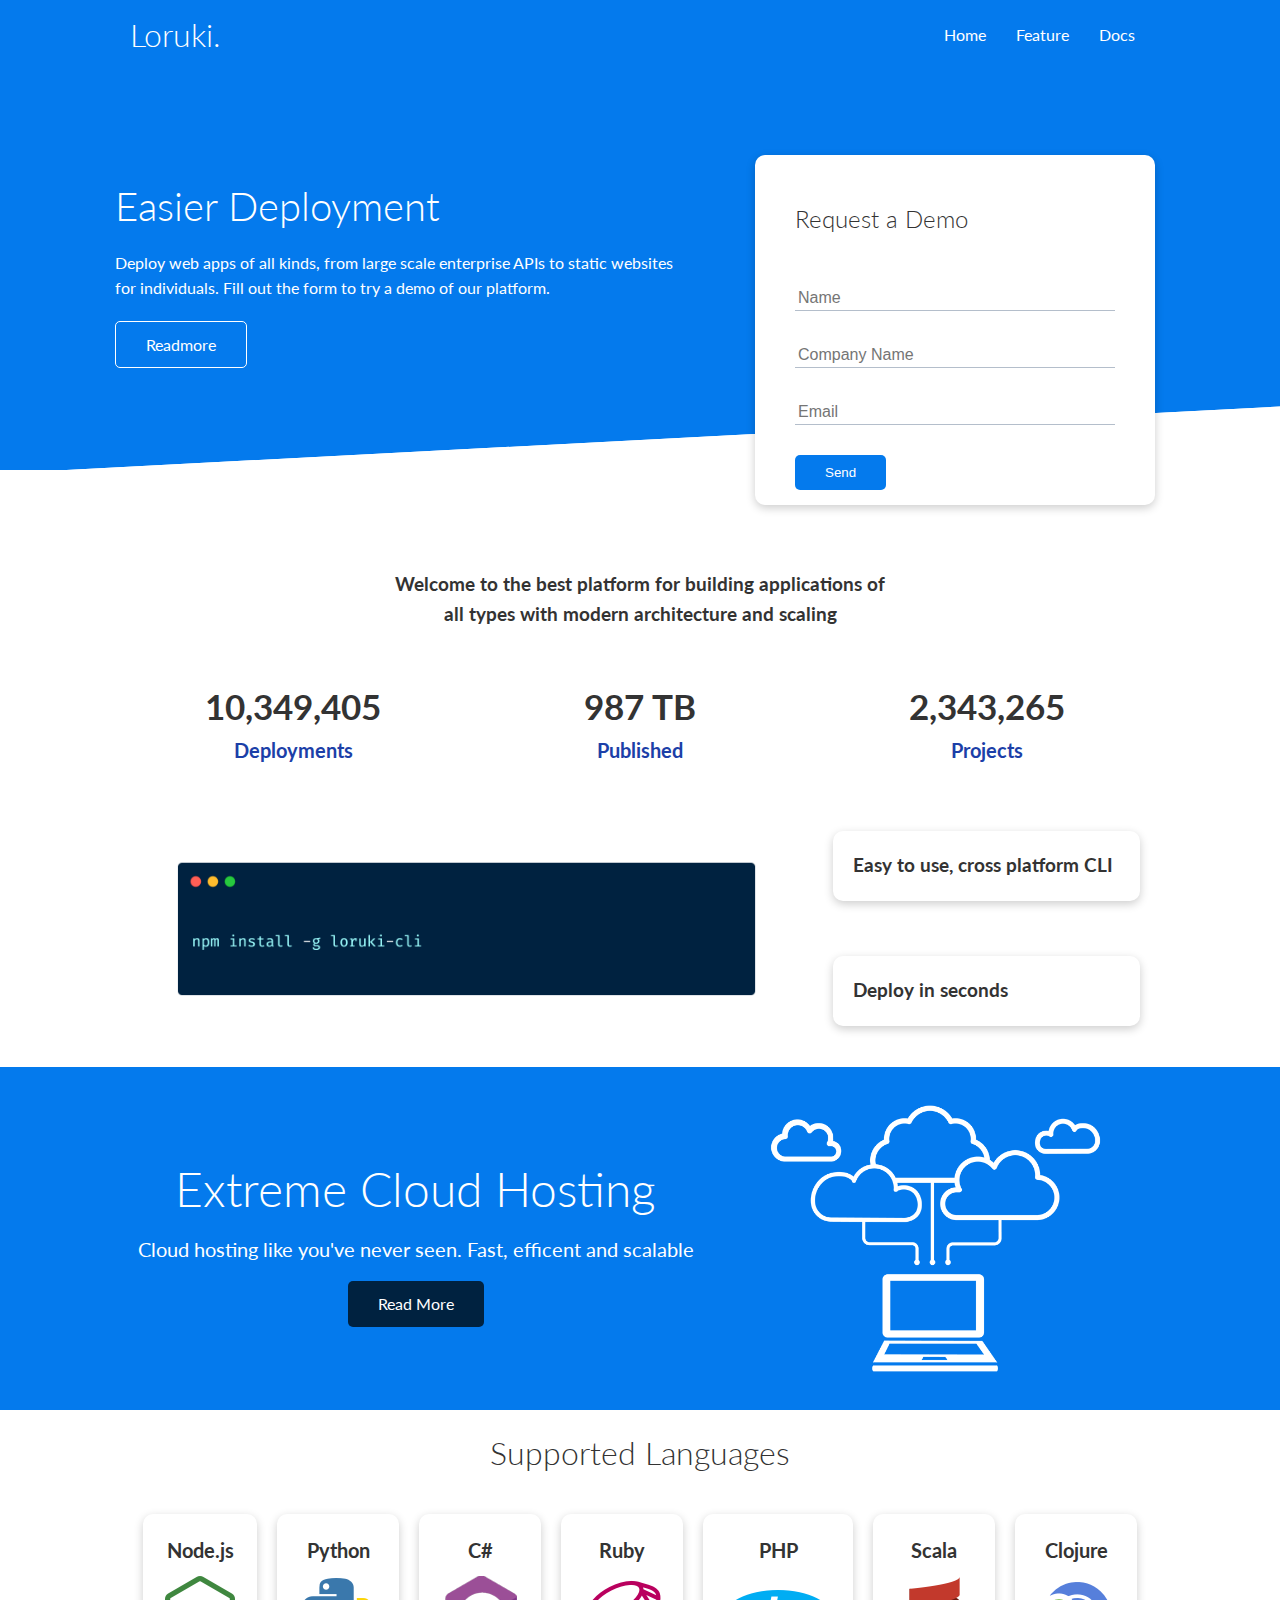
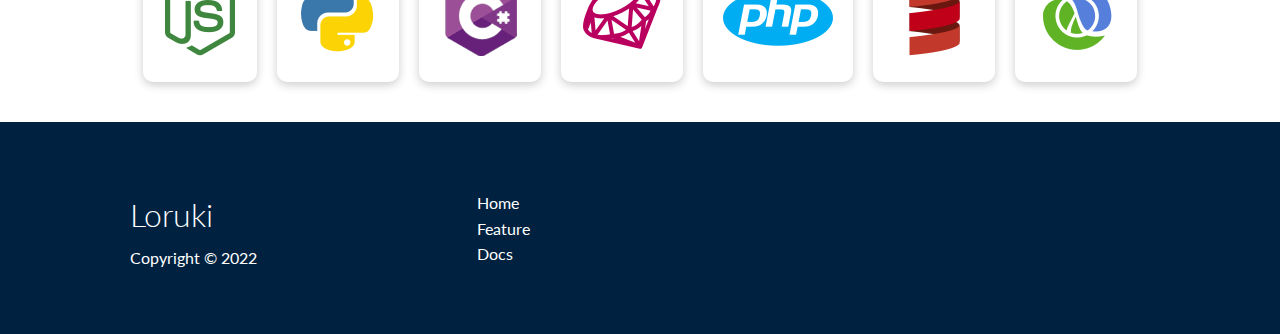
==== commit 961e1be7: "commit for form" ====
--- a/index.html
+++ b/index.html
@@ -46,21 +46,18 @@
           <h2>Request a Demo</h2>
           <form
             name="contact"
+            netlify-honeypot="bot-field"
             method="POST"
-            netlify-honeypot="bot-field"
             data-netlify="true"
           >
-            <p>
-              <label>Your Name: <input type="text" name="name" /></label>
+            <input type="hidden" name="form-name" value="contact" />
+            <p class="hidden">
+              <label
+                >Don’t fill this out if you're human: <input name="bot-field"
+              /></label>
             </p>
             <div class="form-control">
               <input type="text" name="name" placeholder="Name" required />
-              <p class="hidden">
-                <label>
-                  Don’t fill this out if you’re human:
-                  <input name="bot-field" />
-                </label>
-              </p>
             </div>
             <div class="form-control">
               <input
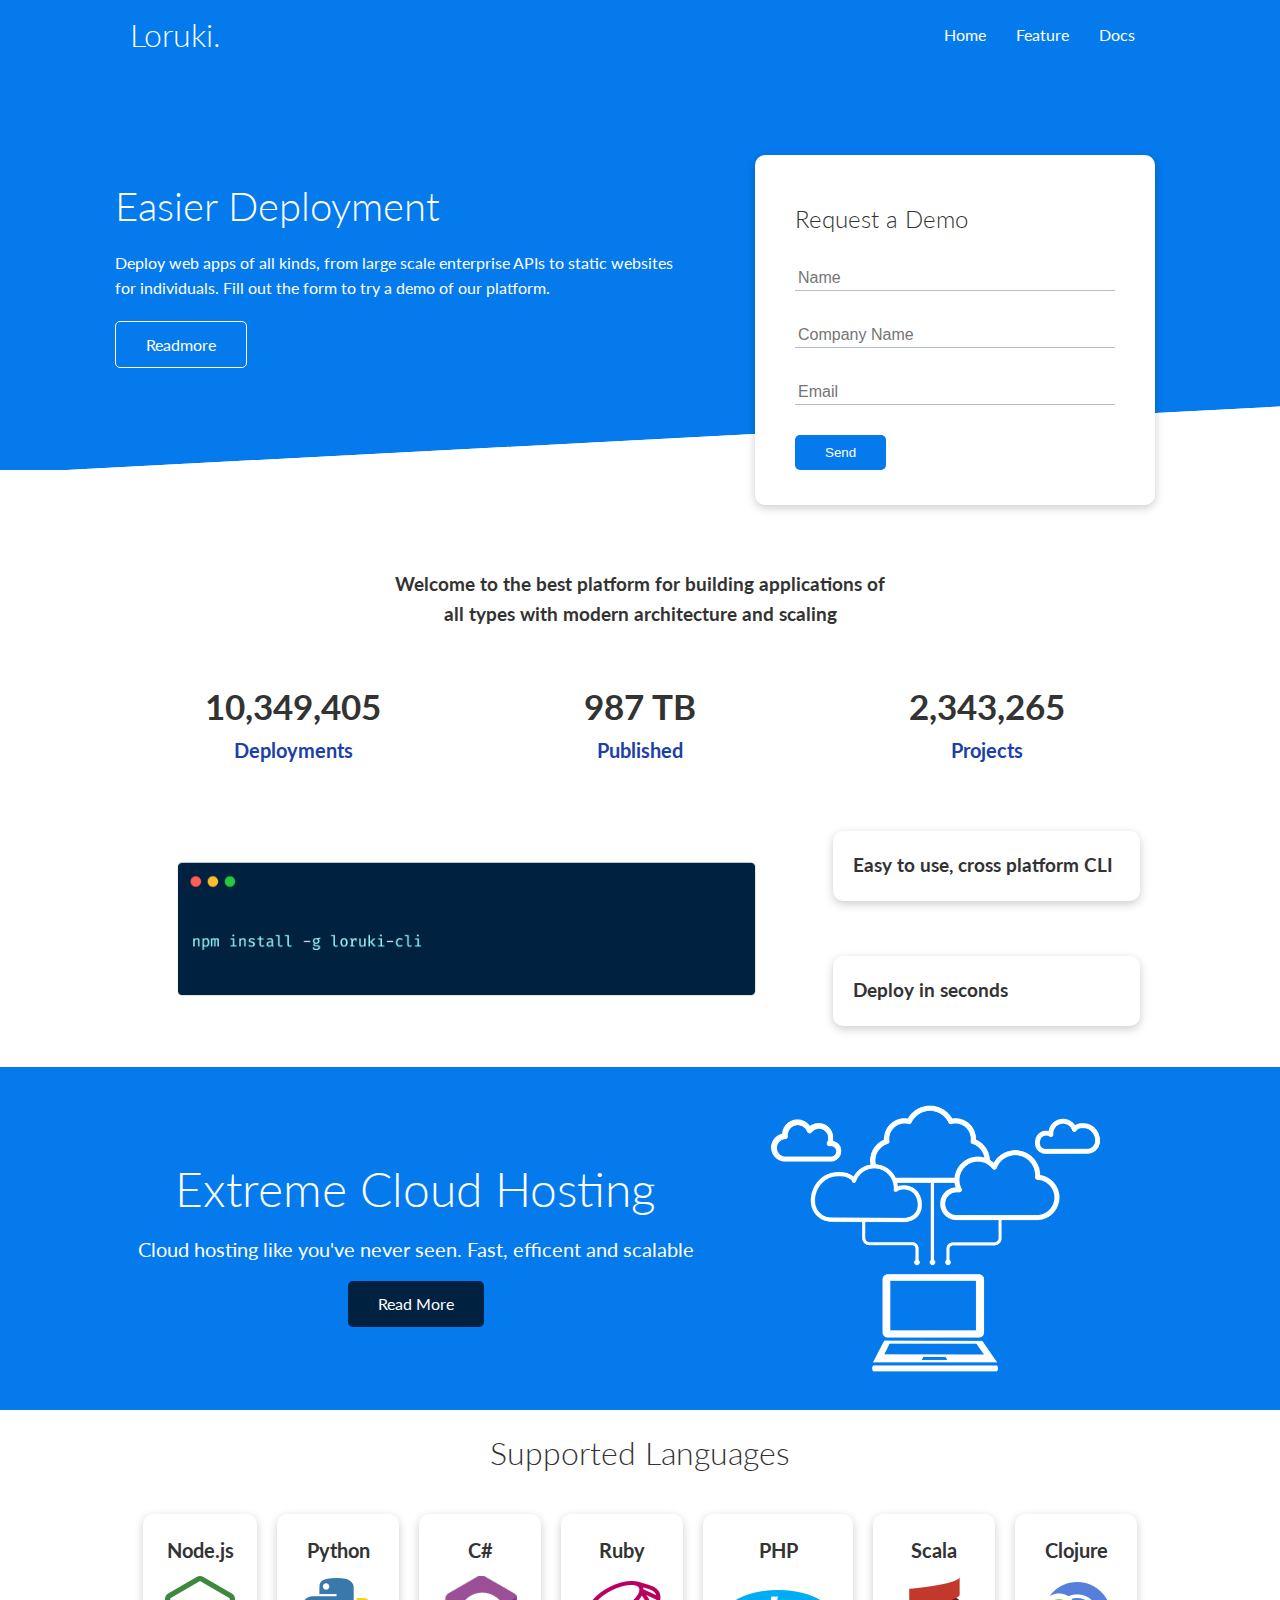
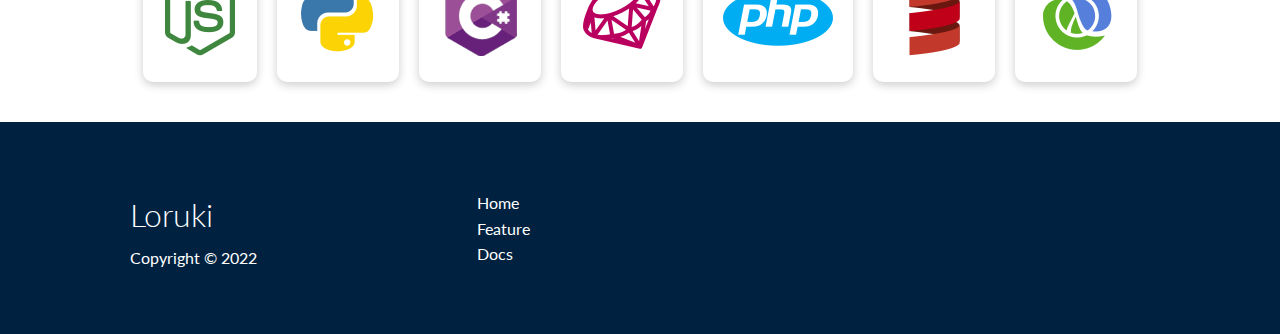
==== commit 65cccaa3: "descriptive commit" ====
--- a/index.html
+++ b/index.html
@@ -44,18 +44,9 @@
         </div>
         <div class="showcase-form card">
           <h2>Request a Demo</h2>
-          <form
-            name="contact"
-            netlify-honeypot="bot-field"
-            method="POST"
-            data-netlify="true"
-          >
-            <input type="hidden" name="form-name" value="contact" />
-            <p class="hidden">
-              <label
-                >Don’t fill this out if you're human: <input name="bot-field"
-              /></label>
-            </p>
+
+          <!-- Normal Form -->
+          <form>
             <div class="form-control">
               <input type="text" name="name" placeholder="Name" required />
             </div>
@@ -72,6 +63,39 @@
             </div>
             <input type="submit" value="Send" class="btn btn-primary" />
           </form>
+
+          <!-- Form with Netlify Features -->
+          <!-- 
+            <form
+              name="contact"
+              netlify-honeypot="bot-field"
+              method="POST"
+              data-netlify="true"
+            >
+              <input type="hidden" name="form-name" value="contact" />
+              <p class="hidden">
+                <label
+                  >Don’t fill this out if you're human: <input name="bot-field"
+                /></label>
+              </p>
+              <div class="form-control">
+                <input type="text" name="name" placeholder="Name" required />
+              </div>
+              <div class="form-control">
+                <input
+                  type="text"
+                  name="company"
+                  placeholder="Company Name"
+                  required
+                />
+              </div>
+              <div class="form-control">
+                <input type="email" name="email" placeholder="Email" required />
+              </div>
+              <input type="submit" value="Send" class="btn btn-primary" />
+            </form>
+           -->
+           
         </div>
       </div>
     </section>
